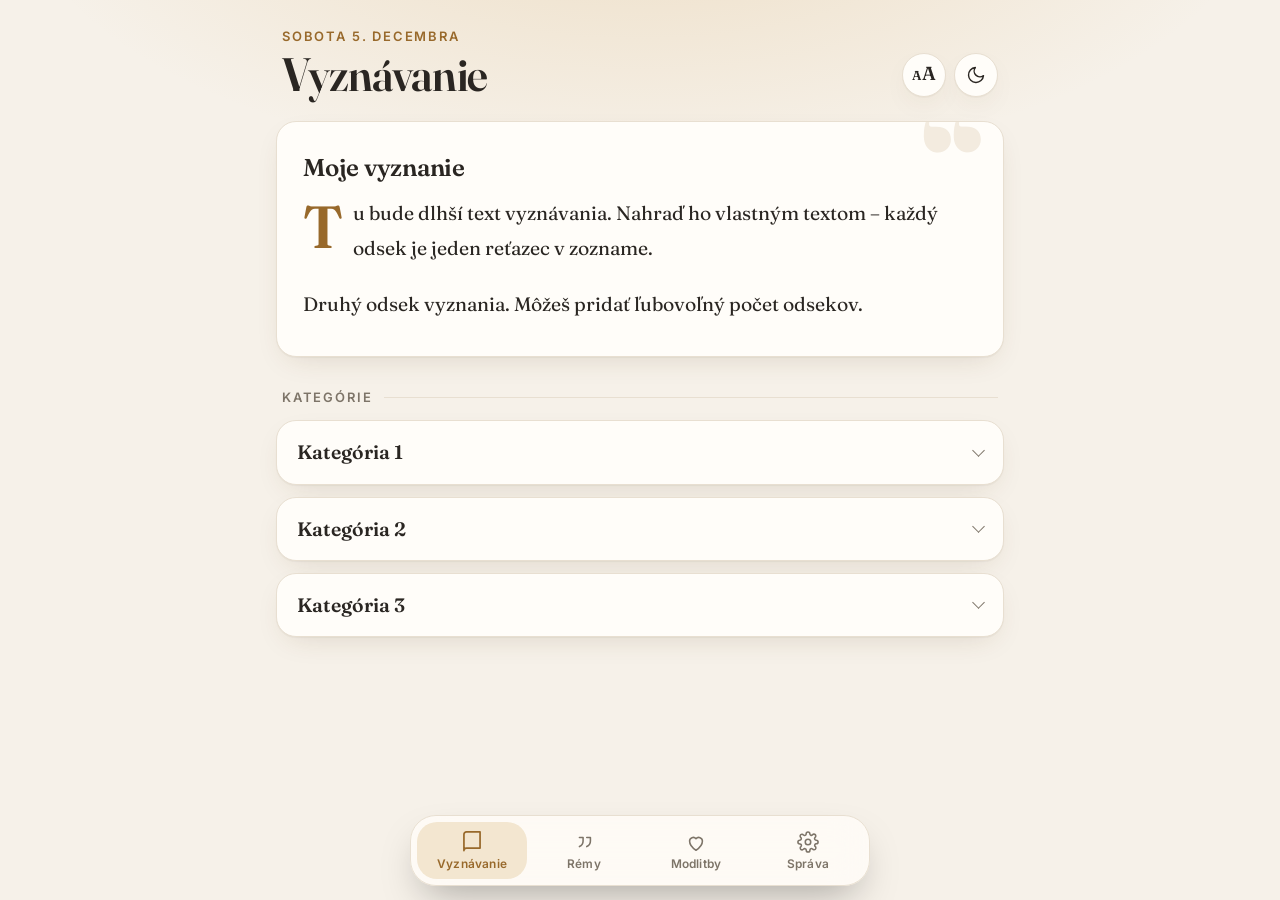
==== modlitby/index.html @ 3fc461cf "Redesign: serif typography, warm paper / midnight-gold themes, floating tab bar, animated accordions" ====
<!DOCTYPE html>
<html lang="sk">
<head>
<meta charset="utf-8">
<meta name="viewport" content="width=device-width, initial-scale=1, viewport-fit=cover">
<meta name="theme-color" content="#f6f1e9">
<title>Modlitby</title>
<script>
  // nastav tému skôr, než sa vykreslí stránka (bez bliknutia)
  try {
    var t = localStorage.getItem('modlitby-tema');
    if (!t) t = matchMedia('(prefers-color-scheme: dark)').matches ? 'dark' : 'light';
    document.documentElement.dataset.theme = t;
  } catch (e) { document.documentElement.dataset.theme = 'light'; }
</script>
<link rel="preconnect" href="https://fonts.googleapis.com">
<link rel="preconnect" href="https://fonts.gstatic.com" crossorigin>
<link href="https://fonts.googleapis.com/css2?family=Fraunces:opsz,wght@9..144,400;9..144,600;9..144,700&family=Inter:wght@400;500;600&display=swap" rel="stylesheet">
<link rel="stylesheet" href="style.css">
</head>
<body>
<header class="top">
  <div class="top-text">
    <div class="eyebrow" id="eyebrow"></div>
    <h1 id="title">Vyznávanie</h1>
  </div>
  <div class="top-actions">
    <button id="sizeBtn" class="icon-btn" aria-label="Veľkosť písma" title="Veľkosť písma"><span class="aa"><small>A</small>A</span></button>
    <button id="themeBtn" class="icon-btn" aria-label="Prepnúť deň / noc" title="Deň / noc">
      <svg class="i-moon" viewBox="0 0 24 24" aria-hidden="true"><path d="M21 12.8A9 9 0 1 1 11.2 3a7 7 0 0 0 9.8 9.8z"/></svg>
      <svg class="i-sun" viewBox="0 0 24 24" aria-hidden="true"><circle cx="12" cy="12" r="4.2"/><path d="M12 2v2.5M12 19.5V22M2 12h2.5M19.5 12H22M4.9 4.9l1.8 1.8M17.3 17.3l1.8 1.8M4.9 19.1l1.8-1.8M17.3 6.7l1.8-1.8"/></svg>
    </button>
  </div>
</header>

<main>
  <section id="V" class="view" hidden></section>
  <section id="R" class="view" hidden></section>
  <section id="M" class="view" hidden></section>
  <section id="A" class="view" hidden></section>
</main>

<nav class="tabs" role="tablist">
  <button role="tab" data-tab="V"><svg viewBox="0 0 24 24"><path d="M4 5.5A2.5 2.5 0 0 1 6.5 3H20v16H6.5A2.5 2.5 0 0 0 4 21.5zM4 21.5A2.5 2.5 0 0 1 6.5 19H20"/></svg><span>Vyznávanie</span></button>
  <button role="tab" data-tab="R"><svg viewBox="0 0 24 24"><path d="M7 7h4v4c0 3-1.5 5-4 6M15 7h4v4c0 3-1.5 5-4 6"/></svg><span>Rémy</span></button>
  <button role="tab" data-tab="M"><svg viewBox="0 0 24 24"><path d="M12 21s-7-4.4-7-10a4 4 0 0 1 7-2.6A4 4 0 0 1 19 11c0 5.6-7 10-7 10z"/></svg><span>Modlitby</span></button>
  <button role="tab" data-tab="A"><svg viewBox="0 0 24 24"><circle cx="12" cy="12" r="3"/><path d="M19.4 15a1.7 1.7 0 0 0 .3 1.8l.1.1a2 2 0 1 1-2.800 2.800l-.1-.1a1.700 1.700 0 0 0-1.800-.3 1.700 1.700 0 0 0-1 1.500V21a2 2 0 1 1-4 0v-.1a1.700 1.700 0 0 0-1.100-1.500 1.700 1.700 0 0 0-1.800.3l-.1.1a2 2 0 1 1-2.800-2.800l.1-.1a1.700 1.700 0 0 0 .3-1.800 1.700 1.700 0 0 0-1.500-1H3a2 2 0 1 1 0-4h.1a1.700 1.700 0 0 0 1.500-1.100 1.700 1.700 0 0 0-.3-1.800l-.1-.1a2 2 0 1 1 2.800-2.800l.1.100a1.700 1.700 0 0 0 1.800.3H9a1.700 1.700 0 0 0 1-1.500V3a2 2 0 1 1 4 0v.1a1.700 1.700 0 0 0 1 1.500 1.700 1.700 0 0 0 1.800-.3l.1-.1a2 2 0 1 1 2.800 2.800l-.1.100a1.700 1.700 0 0 0-.3 1.800V9a1.700 1.700 0 0 0 1.500 1H21a2 2 0 1 1 0 4h-.1a1.700 1.700 0 0 0-1.500 1z"/></svg><span>Správa</span></button>
</nav>

<script src="data.js"></script>
<script src="app.js"></script>
</body>
</html>
---- modlitby/style.css ----
/* ===== Modlitby – dizajn ===== */
:root {
  --bg: #f6f1e9; --bg2: #efe7d9; --card: #fffdf9; --text: #2a2622; --muted: #7d7468;
  --line: #e8dfd1; --accent: #98692b; --accent-soft: #f3e6d0; --accent-ink: #fff;
  --chip: #f3ece1; --glow: rgba(214,170,100,.28);
  --shadow: 0 1px 1px rgba(60,40,10,.04), 0 10px 30px -12px rgba(90,60,20,.18);
  --radius: 20px; --fs: 17px;
  --serif: "Fraunces", "Iowan Old Style", Georgia, serif;
  --sans: "Inter", -apple-system, BlinkMacSystemFont, "Segoe UI", Roboto, sans-serif;
}
:root[data-theme="dark"] {
  --bg: #0d1017; --bg2: #121723; --card: #151a25; --text: #ece8df; --muted: #8f95a3;
  --line: #232a39; --accent: #e3b56c; --accent-soft: #2a2417; --accent-ink: #1a1408;
  --chip: #1c2231; --glow: rgba(120,140,220,.16);
  --shadow: 0 1px 0 rgba(255,255,255,.03) inset, 0 14px 34px -14px rgba(0,0,0,.6);
}
* { box-sizing: border-box; -webkit-tap-highlight-color: transparent; }
html { color-scheme: light; font-size: var(--fs); }
:root[data-theme="dark"] { color-scheme: dark; }
body {
  margin: 0; color: var(--text); font: 1rem/1.65 var(--sans);
  background: var(--bg) radial-gradient(900px 420px at 50% -120px, var(--glow), transparent 70%) no-repeat;
  background-attachment: fixed; min-height: 100vh; transition: background-color .35s, color .35s;
  -webkit-font-smoothing: antialiased;
}
::selection { background: var(--accent-soft); }

/* hlavička */
.top {
  max-width: 760px; margin: 0 auto; display: flex; align-items: flex-end; justify-content: space-between; gap: 12px;
  padding: calc(26px + env(safe-area-inset-top)) 22px 14px;
}
.eyebrow { font-size: .72rem; font-weight: 600; letter-spacing: .14em; text-transform: uppercase; color: var(--accent); }
.top h1 { margin: 2px 0 0; font: 600 2.1rem/1.1 var(--serif); letter-spacing: -.02em; font-variation-settings: "opsz" 96; }
.top-actions { display: flex; gap: 8px; padding-bottom: 4px; }
.icon-btn {
  width: 44px; height: 44px; border-radius: 50%; border: 1px solid var(--line); background: var(--card);
  color: var(--text); display: grid; place-items: center; cursor: pointer; box-shadow: var(--shadow);
  transition: transform .15s, border-color .2s;
}
.icon-btn:active { transform: scale(.92); }
.icon-btn:hover { border-color: var(--accent); }
.icon-btn svg { width: 20px; height: 20px; fill: none; stroke: currentColor; stroke-width: 1.7; stroke-linecap: round; stroke-linejoin: round; }
.aa { font: 600 1.05rem/1 var(--serif); display: flex; align-items: baseline; }
.aa small { font-size: .72rem; }
.i-sun { display: none; }
:root[data-theme="dark"] .i-sun { display: block; }
:root[data-theme="dark"] .i-moon { display: none; }

main { max-width: 760px; margin: 0 auto; padding: 6px 16px calc(120px + env(safe-area-inset-bottom)); }
.view[hidden] { display: none; }
.view { animation: rise .45s cubic-bezier(.2,.7,.2,1); }
@keyframes rise { from { opacity: 0; transform: translateY(14px); } }
.view > * { animation: rise .5s cubic-bezier(.2,.7,.2,1) backwards; }
.view > *:nth-child(2) { animation-delay: .04s } .view > *:nth-child(3) { animation-delay: .08s }
.view > *:nth-child(4) { animation-delay: .12s } .view > *:nth-child(5) { animation-delay: .16s }
.view > *:nth-child(n+6) { animation-delay: .2s }

/* karty */
.card { background: var(--card); border: 1px solid var(--line); border-radius: var(--radius); box-shadow: var(--shadow); margin-bottom: 12px; }
.lead { padding: 30px 26px 14px; position: relative; overflow: hidden; }
.lead::before {
  content: "“"; position: absolute; right: 18px; top: -26px; font: 700 9rem/1 var(--serif);
  color: var(--accent); opacity: .12; pointer-events: none;
}
.lead h2 { margin: 0 0 14px; font: 600 1.35rem/1.25 var(--serif); letter-spacing: -.01em; }
.lead p { margin: 0 0 1.05em; font: 400 1.08rem/1.8 var(--serif); font-variation-settings: "opsz" 18; }
.lead p:first-of-type::first-letter {
  float: left; font: 600 3.3rem/.85 var(--serif); padding: 6px 10px 0 0; color: var(--accent);
}
.section-label {
  display: flex; align-items: center; gap: 12px; margin: 30px 6px 12px; font-size: .72rem; font-weight: 600;
  letter-spacing: .14em; text-transform: uppercase; color: var(--muted);
}
.section-label::after { content: ""; flex: 1; height: 1px; background: var(--line); }

/* rozbaľovanie */
details.acc > summary {
  list-style: none; cursor: pointer; display: flex; align-items: center; gap: 12px; padding: 18px 20px;
  font-weight: 600; user-select: none; transition: color .2s;
}
details.acc > summary::-webkit-details-marker { display: none; }
.s-main { display: flex; flex-direction: column; min-width: 0; flex: 1; }
.s-title { font: 600 1.08rem/1.35 var(--serif); }
.s-prev { font-weight: 400; font-size: .86rem; color: var(--muted); white-space: nowrap; overflow: hidden; text-overflow: ellipsis; }
details.acc > summary .sub {
  font-weight: 500; font-size: .75rem; color: var(--muted); background: var(--chip); border-radius: 999px; padding: 2px 10px;
}
details.acc > summary::after {
  content: ""; width: 8px; height: 8px; flex: none; border-right: 1.8px solid var(--muted); border-bottom: 1.8px solid var(--muted);
  transform: translateY(-2px) rotate(45deg); transition: transform .3s cubic-bezier(.2,.7,.2,1), border-color .2s;
}
details.acc[open] > summary::after { transform: translateY(2px) rotate(-135deg); border-color: var(--accent); }
details.acc[open] { border-color: color-mix(in srgb, var(--accent) 35%, var(--line)); }
details.acc[open] > summary .s-title, details.acc[open] > summary { color: var(--accent); }
.body { padding: 0 20px 20px; overflow: hidden; }
.body p { margin: 0 0 .8em; font: 400 1.02rem/1.75 var(--serif); }

/* chips (M) */
.chips { display: flex; flex-wrap: wrap; gap: 10px; }
.chip {
  font: 500 .95rem/1 var(--sans); color: var(--text); background: var(--chip); border: 1px solid var(--line);
  border-radius: 999px; padding: 11px 17px; cursor: pointer; transition: all .2s cubic-bezier(.2,.7,.2,1);
}
.chip:active { transform: scale(.94); }
.chip.on { background: var(--accent); border-color: var(--accent); color: var(--accent-ink); box-shadow: 0 6px 16px -6px var(--accent); }
.chip.on::before { content: "✓ "; }
.hint { color: var(--muted); font-size: .8rem; margin: 0 6px 12px; }

/* verše (R) */
.tr {
  position: relative; padding: 14px 16px 14px 20px; border-radius: 14px; background: var(--chip); margin-top: 10px;
  font: 400 1.05rem/1.75 var(--serif);
}
.tr::before { content: ""; position: absolute; left: 0; top: 14px; bottom: 14px; width: 3px; border-radius: 3px; background: var(--accent); }
.tr b { display: block; font: 600 .68rem/1 var(--sans); letter-spacing: .14em; text-transform: uppercase; color: var(--accent); margin-bottom: 6px; }
.tr i { color: var(--muted); }
.orig { font: 600 1.3rem var(--serif); margin-right: 6px; }
.ref { font-family: var(--serif); font-weight: 600; }
.empty { text-align: center; color: var(--muted); padding: 48px 20px; font-family: var(--serif); font-style: italic; }

/* spodná lišta */
.tabs {
  position: fixed; left: 50%; bottom: calc(14px + env(safe-area-inset-bottom)); transform: translateX(-50%); z-index: 10;
  display: flex; gap: 2px; padding: 6px; width: min(calc(100% - 24px), 460px);
  background: color-mix(in srgb, var(--card) 80%, transparent); backdrop-filter: blur(18px) saturate(1.4);
  -webkit-backdrop-filter: blur(18px) saturate(1.4); border: 1px solid var(--line); border-radius: 26px;
  box-shadow: 0 18px 40px -14px rgba(0,0,0,.35);
}
.tabs button {
  flex: 1; border: 0; background: none; color: var(--muted); cursor: pointer; display: flex; flex-direction: column;
  align-items: center; gap: 3px; padding: 9px 2px 8px; border-radius: 20px; font: 600 .66rem var(--sans); letter-spacing: .02em;
  transition: color .25s, background .25s;
}
.tabs svg { width: 22px; height: 22px; fill: none; stroke: currentColor; stroke-width: 1.7; stroke-linecap: round; stroke-linejoin: round; transition: transform .3s cubic-bezier(.2,.7,.2,1); }
.tabs button[aria-selected="true"] { color: var(--accent); background: var(--accent-soft); }
.tabs button[aria-selected="true"] svg { transform: translateY(-1px) scale(1.1); }

/* ===== Správa ===== */
.adm-bar { display: flex; flex-wrap: wrap; gap: 8px; margin-bottom: 12px; }
.btn {
  display: inline-block; border: 1px solid var(--line); background: var(--card); color: var(--text); border-radius: 12px;
  padding: 10px 15px; font: 600 .85rem var(--sans); cursor: pointer; text-decoration: none; transition: transform .12s, border-color .2s;
}
.btn:hover { border-color: var(--accent); } .btn:active { transform: scale(.96); }
.btn.primary { background: var(--accent); color: var(--accent-ink); border-color: transparent; }
.btn.danger { color: #d0446f; }
.btn.small { padding: 7px 12px; font-size: .78rem; }
.fld { display: block; margin: 0 0 12px; }
.fld > span { display: block; font-size: .68rem; font-weight: 600; letter-spacing: .12em; text-transform: uppercase; color: var(--muted); margin-bottom: 5px; }
.fld input, .fld textarea, .fld select {
  width: 100%; font: 400 .95rem var(--sans); color: var(--text); background: var(--chip); border: 1px solid var(--line);
  border-radius: 12px; padding: 11px 13px; resize: vertical; transition: border-color .2s, box-shadow .2s;
}
.fld input:focus, .fld textarea:focus, .fld select:focus { outline: none; border-color: var(--accent); box-shadow: 0 0 0 3px var(--accent-soft); }
.row-actions { display: flex; flex-wrap: wrap; gap: 8px; margin-top: 4px; }
.tr-edit { background: var(--chip); border-radius: 14px; padding: 14px; margin-bottom: 10px; }
.tr-edit .fld input, .tr-edit .fld textarea { background: var(--card); }
.note { color: var(--muted); font-size: .85rem; margin: 0 6px 14px; }
.body .section-label { margin: 18px 0 10px; }

@media (min-width: 700px) {
  :root { --fs: 18px; }
  .top h1 { font-size: 2.6rem; }
}
@media (prefers-reduced-motion: reduce) { * { animation: none !important; transition: none !important; } }
details.acc[open] .s-prev { display: none; }
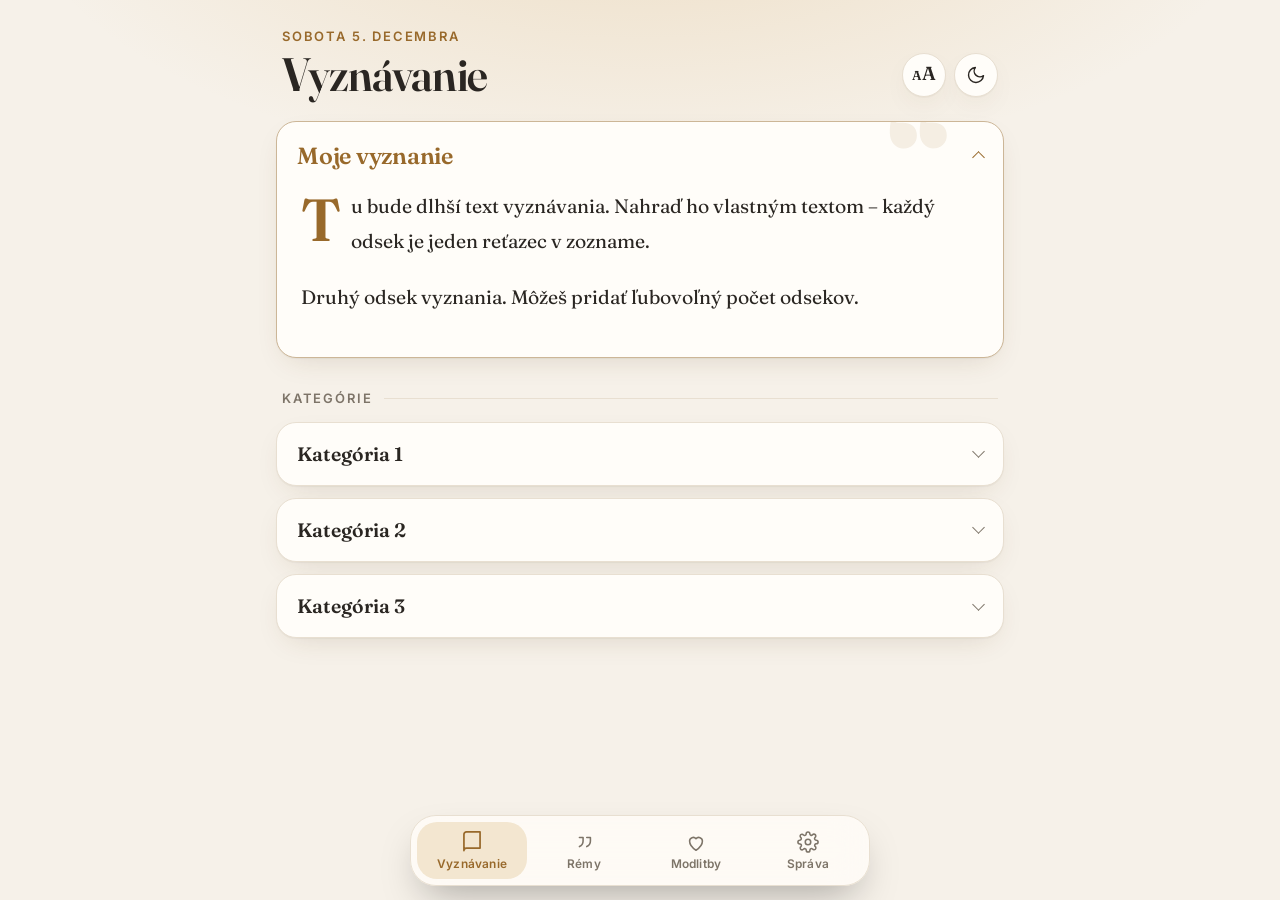
==== commit 09933967: "PWA: manifest, icons, offline service worker, push notification handlers Co-Authored-By: Claude Sonn" ====
--- a/modlitby/index.html
+++ b/modlitby/index.html
@@ -16,6 +16,13 @@
 <link rel="preconnect" href="https://fonts.googleapis.com">
 <link rel="preconnect" href="https://fonts.gstatic.com" crossorigin>
 <link href="https://fonts.googleapis.com/css2?family=Fraunces:opsz,wght@9..144,400;9..144,600;9..144,700&family=Inter:wght@400;500;600&display=swap" rel="stylesheet">
+<link rel="manifest" href="manifest.webmanifest">
+<link rel="icon" href="icons/icon-192.png">
+<link rel="apple-touch-icon" href="icons/apple-touch-icon.png">
+<meta name="apple-mobile-web-app-capable" content="yes">
+<meta name="mobile-web-app-capable" content="yes">
+<meta name="apple-mobile-web-app-title" content="Modlitby">
+<meta name="apple-mobile-web-app-status-bar-style" content="black-translucent">
 <link rel="stylesheet" href="style.css">
 </head>
 <body>
@@ -40,6 +47,9 @@
   <section id="A" class="view" hidden></section>
 </main>
 
+<button id="fab" class="fab" aria-label="Pridať" hidden><svg viewBox="0 0 24 24"><path d="M12 5v14M5 12h14"/></svg></button>
+<div id="sheet" class="sheet" hidden><div class="sheet-bg"></div><form class="sheet-box" id="sheetForm"></form></div>
+
 <nav class="tabs" role="tablist">
   <button role="tab" data-tab="V"><svg viewBox="0 0 24 24"><path d="M4 5.5A2.5 2.5 0 0 1 6.5 3H20v16H6.5A2.5 2.5 0 0 0 4 21.5zM4 21.5A2.5 2.5 0 0 1 6.5 19H20"/></svg><span>Vyznávanie</span></button>
   <button role="tab" data-tab="R"><svg viewBox="0 0 24 24"><path d="M7 7h4v4c0 3-1.5 5-4 6M15 7h4v4c0 3-1.5 5-4 6"/></svg><span>Rémy</span></button>
@@ -49,5 +59,6 @@
 
 <script src="data.js"></script>
 <script src="app.js"></script>
+<script>if ("serviceWorker" in navigator) addEventListener("load", function () { navigator.serviceWorker.register("sw.js").catch(function () {}); });</script>
 </body>
 </html>
--- a/modlitby/style.css
+++ b/modlitby/style.css
@@ -58,16 +58,15 @@
 
 /* karty */
 .card { background: var(--card); border: 1px solid var(--line); border-radius: var(--radius); box-shadow: var(--shadow); margin-bottom: 12px; }
-.lead { padding: 30px 26px 14px; position: relative; overflow: hidden; }
+.lead { position: relative; overflow: hidden; }
 .lead::before {
-  content: "“"; position: absolute; right: 18px; top: -26px; font: 700 9rem/1 var(--serif);
-  color: var(--accent); opacity: .12; pointer-events: none;
-}
-.lead h2 { margin: 0 0 14px; font: 600 1.35rem/1.25 var(--serif); letter-spacing: -.01em; }
+  content: "“"; position: absolute; right: 52px; top: -30px; font: 700 9rem/1 var(--serif);
+  color: var(--accent); opacity: .1; pointer-events: none;
+}
+.lead > summary { padding-top: 22px; padding-bottom: 22px; }
+.lead > summary .s-title { font-size: 1.3rem; letter-spacing: -.01em; }
+.lead > .body { padding: 0 24px 22px; }
 .lead p { margin: 0 0 1.05em; font: 400 1.08rem/1.8 var(--serif); font-variation-settings: "opsz" 18; }
-.lead p:first-of-type::first-letter {
-  float: left; font: 600 3.3rem/.85 var(--serif); padding: 6px 10px 0 0; color: var(--accent);
-}
 .section-label {
   display: flex; align-items: center; gap: 12px; margin: 30px 6px 12px; font-size: .72rem; font-weight: 600;
   letter-spacing: .14em; text-transform: uppercase; color: var(--muted);
@@ -165,3 +164,106 @@
 }
 @media (prefers-reduced-motion: reduce) { * { animation: none !important; transition: none !important; } }
 details.acc[open] .s-prev { display: none; }
+
+/* tlačidlo + a vyskakovacie okno */
+.fab {
+  position: fixed; right: max(18px, calc(50% - 380px + 18px)); bottom: calc(104px + env(safe-area-inset-bottom)); z-index: 9;
+  width: 58px; height: 58px; border-radius: 50%; border: 0; cursor: pointer; background: var(--accent); color: var(--accent-ink);
+  display: grid; place-items: center; box-shadow: 0 14px 28px -8px var(--accent); transition: transform .2s cubic-bezier(.2,.7,.2,1);
+}
+.fab[hidden] { display: none; }
+.fab:hover { transform: rotate(90deg) scale(1.05); } .fab:active { transform: scale(.9); }
+.fab svg { width: 26px; height: 26px; fill: none; stroke: currentColor; stroke-width: 2.2; stroke-linecap: round; }
+.sheet { position: fixed; inset: 0; z-index: 20; display: flex; align-items: flex-end; justify-content: center; }
+.sheet[hidden] { display: none; }
+.sheet-bg { position: absolute; inset: 0; background: rgba(10,8,5,.45); backdrop-filter: blur(3px); animation: fade .25s; }
+.sheet-box {
+  position: relative; width: min(100%, 520px); background: var(--card); border-radius: 26px 26px 0 0; padding: 24px 22px calc(24px + env(safe-area-inset-bottom));
+  box-shadow: 0 -20px 50px -20px rgba(0,0,0,.4); animation: slideup .35s cubic-bezier(.2,.7,.2,1);
+}
+.sheet-box h3 { margin: 0 0 16px; font: 600 1.3rem var(--serif); }
+@keyframes fade { from { opacity: 0; } }
+@keyframes slideup { from { transform: translateY(40px); opacity: 0; } }
+@media (min-width: 700px) { .sheet { align-items: center; } .sheet-box { border-radius: 26px; } }
+[data-edit] { -webkit-touch-callout: none; }
+details.acc > summary, .chip { -webkit-user-select: none; user-select: none; }
+.sheet-box { max-height: 88vh; overflow-y: auto; }
+.credit { color: var(--muted); font-size: .72rem; text-align: center; margin: 22px 10px 0; }
+
+/* Modlitby – zoznam slov, každé na celý riadok */
+.m-bar { display: flex; align-items: center; justify-content: space-between; gap: 12px; margin: 0 4px 12px; }
+.m-bar .hint { margin: 0; flex: 1; }
+.wlist { display: flex; flex-direction: column; }
+.wrow {
+  display: flex; align-items: center; gap: 14px; width: 100%; padding: 15px 4px; border-top: 1px solid var(--line);
+  font: 500 1.02rem/1.35 var(--sans); cursor: pointer; transition: color .2s;
+}
+.wlist .wrow:first-child { border-top: 0; }
+.wmark {
+  flex: none; width: 24px; height: 24px; border-radius: 50%; border: 1.8px solid var(--line); display: grid; place-items: center;
+  transition: all .2s cubic-bezier(.2,.7,.2,1);
+}
+.wrow.on .wmark { background: var(--accent); border-color: var(--accent); }
+.wrow.on .wmark::after { content: "✓"; color: var(--accent-ink); font-size: .8rem; font-weight: 700; }
+.wrow.on .wtxt { color: var(--muted); text-decoration: line-through; text-decoration-color: color-mix(in srgb, var(--muted) 50%, transparent); }
+.wtxt { flex: 1; min-width: 0; overflow-wrap: anywhere; }
+.wadd {
+  width: 100%; margin-top: 8px; padding: 13px; border: 1.5px dashed var(--line); border-radius: 14px; background: none; color: var(--accent);
+  font: 600 .92rem var(--sans); cursor: pointer; transition: border-color .2s, background .2s;
+}
+.wadd:hover { border-color: var(--accent); background: var(--accent-soft); }
+.rcard { padding: 6px 18px 10px; }
+.rhead { display: flex; align-items: center; justify-content: space-between; padding: 12px 0 6px; font: 600 1.1rem var(--serif); color: var(--accent); }
+.rcard .wrow { cursor: default; }
+.mvb { display: flex; gap: 6px; }
+.mvb button {
+  width: 36px; height: 34px; border: 1px solid var(--line); border-radius: 10px; background: var(--chip); color: var(--text);
+  font-size: .8rem; cursor: pointer;
+}
+.mvb button:disabled { opacity: .3; cursor: default; }
+.mvb button:not(:disabled):active { transform: scale(.9); }
+
+/* posúvanie (zoradenie) */
+.rlist { display: flex; flex-direction: column; }
+.rcard { display: flex; align-items: center; gap: 10px; padding: 10px 12px; margin-bottom: 10px; touch-action: manipulation; }
+.rname { flex: 1; min-width: 0; font: 600 1.05rem var(--serif); }
+.rcard .sub { font-size: .75rem; color: var(--muted); background: var(--chip); border-radius: 999px; padding: 2px 10px; }
+.grip { flex: none; cursor: grab; touch-action: none; user-select: none; -webkit-user-select: none; font-size: 1.35rem; line-height: 1; color: var(--muted); padding: 8px 6px; }
+.drag { position: relative; z-index: 5; transition: none !important; box-shadow: 0 18px 40px -12px rgba(0,0,0,.45); border-color: var(--accent); opacity: .97; }
+.elist { display: flex; flex-direction: column; gap: 8px; margin-bottom: 8px; }
+.erow { display: flex; align-items: center; gap: 6px; background: var(--chip); border: 1px solid var(--line); border-radius: 12px; padding: 4px 6px 4px 2px; }
+.erow input { flex: 1; min-width: 0; border: 0; background: none; color: var(--text); font: 400 .98rem var(--sans); padding: 10px 6px; outline: none; }
+.erow.add { background: none; border-style: dashed; margin-bottom: 14px; padding-left: 12px; }
+.erow .x { flex: none; width: 36px; height: 36px; border: 0; border-radius: 10px; background: none; color: var(--muted); font-size: 1.3rem; cursor: pointer; }
+.erow .x:hover { color: #d0446f; }
+.erow .x.ok { color: var(--accent); }
+
+/* formátovaný text */
+.rich > :first-child { margin-top: 0; }
+.rich > :last-child { margin-bottom: 0; }
+.rich h2 { font: 600 1.35rem/1.25 var(--serif); margin: 1.3em 0 .5em; letter-spacing: -.01em; }
+.rich h3 { font: 600 1.1rem/1.3 var(--serif); margin: 1.2em 0 .4em; color: var(--accent); }
+.rich ul, .rich ol { margin: 0 0 1em; padding-left: 1.4em; font: 400 1.05rem/1.75 var(--serif); }
+.rich li { margin-bottom: .3em; }
+.rich blockquote { margin: 1em 0; padding: .2em 0 .2em 1em; border-left: 3px solid var(--accent); color: var(--muted); font-style: italic; }
+.rich hr { border: 0; height: 1px; background: var(--line); margin: 1.4em 0; }
+.rich p, .rich blockquote { font: inherit; }
+.lead .rich p { margin: 0 0 1.05em; font: 400 1.08rem/1.8 var(--serif); }
+.lead .rich > p:first-child::first-letter { float: left; font: 600 3.3rem/.85 var(--serif); padding: 6px 10px 0 0; color: var(--accent); }
+
+/* editor */
+.rte { border: 1px solid var(--line); border-radius: 14px; background: var(--card); overflow: hidden; }
+.rte:focus-within { border-color: var(--accent); box-shadow: 0 0 0 3px var(--accent-soft); }
+.rte-bar { display: flex; gap: 4px; align-items: center; padding: 6px; overflow-x: auto; background: var(--chip); border-bottom: 1px solid var(--line); scrollbar-width: none; }
+.rte-bar::-webkit-scrollbar { display: none; }
+.rte-bar button { flex: none; min-width: 36px; height: 34px; padding: 0 9px; border: 0; border-radius: 9px; background: none; color: var(--text); font: 600 .82rem var(--sans); cursor: pointer; white-space: nowrap; }
+.rte-bar button:hover { background: var(--accent-soft); color: var(--accent); }
+.rte-bar button:active { transform: scale(.94); }
+.rte-bar .sep { flex: none; width: 1px; height: 20px; background: var(--line); margin: 0 3px; }
+.rte-area { min-height: 220px; max-height: 55vh; overflow-y: auto; padding: 14px; outline: none; font: 400 1.02rem/1.75 var(--serif); }
+.rte-area p { margin: 0 0 .9em; }
+.rte-area h2 { font: 600 1.3rem/1.25 var(--serif); margin: 1em 0 .4em; }
+.rte-area h3 { font: 600 1.1rem/1.3 var(--serif); margin: 1em 0 .4em; color: var(--accent); }
+.rte-area ul, .rte-area ol { padding-left: 1.4em; margin: 0 0 .9em; }
+.rte-area blockquote { margin: .8em 0; padding-left: 1em; border-left: 3px solid var(--accent); color: var(--muted); font-style: italic; }
+.rte-area hr { border: 0; height: 1px; background: var(--line); margin: 1.2em 0; }
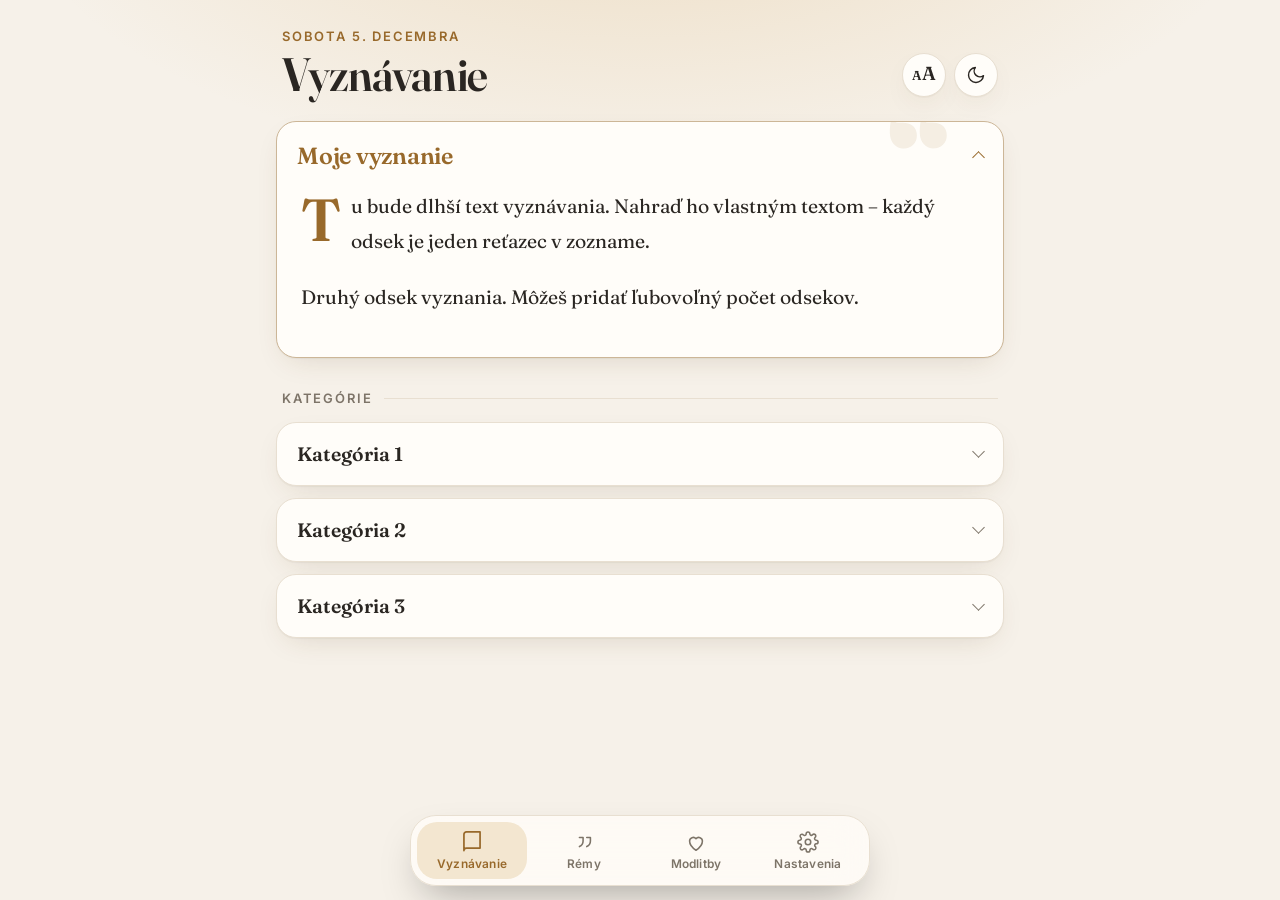
==== commit 344c661c: "Nastavenia: rename from Správa; Save/Cancel bar with draft editing and unsaved-changes prompts Co-Au" ====
--- a/modlitby/index.html
+++ b/modlitby/index.html
@@ -11,6 +11,7 @@
     var t = localStorage.getItem('modlitby-tema');
     if (!t) t = matchMedia('(prefers-color-scheme: dark)').matches ? 'dark' : 'light';
     document.documentElement.dataset.theme = t;
+    document.querySelector('meta[name=theme-color]').content = t === 'dark' ? '#0d1017' : '#f6f1e9';
   } catch (e) { document.documentElement.dataset.theme = 'light'; }
 </script>
 <link rel="preconnect" href="https://fonts.googleapis.com">
@@ -50,11 +51,13 @@
 <button id="fab" class="fab" aria-label="Pridať" hidden><svg viewBox="0 0 24 24"><path d="M12 5v14M5 12h14"/></svg></button>
 <div id="sheet" class="sheet" hidden><div class="sheet-bg"></div><form class="sheet-box" id="sheetForm"></form></div>
 
+<div id="saveBar" class="savebar" hidden><span class="sb-info"><i></i><span id="sbInfo">Bez zmien</span></span><button type="button" class="btn" id="sbCancel">Zrušiť</button><button type="button" class="btn primary" id="sbSave">Uložiť</button></div>
+
 <nav class="tabs" role="tablist">
   <button role="tab" data-tab="V"><svg viewBox="0 0 24 24"><path d="M4 5.5A2.5 2.5 0 0 1 6.5 3H20v16H6.5A2.5 2.5 0 0 0 4 21.5zM4 21.5A2.5 2.5 0 0 1 6.5 19H20"/></svg><span>Vyznávanie</span></button>
   <button role="tab" data-tab="R"><svg viewBox="0 0 24 24"><path d="M7 7h4v4c0 3-1.5 5-4 6M15 7h4v4c0 3-1.5 5-4 6"/></svg><span>Rémy</span></button>
   <button role="tab" data-tab="M"><svg viewBox="0 0 24 24"><path d="M12 21s-7-4.4-7-10a4 4 0 0 1 7-2.6A4 4 0 0 1 19 11c0 5.6-7 10-7 10z"/></svg><span>Modlitby</span></button>
-  <button role="tab" data-tab="A"><svg viewBox="0 0 24 24"><circle cx="12" cy="12" r="3"/><path d="M19.4 15a1.7 1.7 0 0 0 .3 1.8l.1.1a2 2 0 1 1-2.800 2.800l-.1-.1a1.700 1.700 0 0 0-1.800-.3 1.700 1.700 0 0 0-1 1.500V21a2 2 0 1 1-4 0v-.1a1.700 1.700 0 0 0-1.100-1.500 1.700 1.700 0 0 0-1.800.3l-.1.1a2 2 0 1 1-2.800-2.800l.1-.1a1.700 1.700 0 0 0 .3-1.800 1.700 1.700 0 0 0-1.500-1H3a2 2 0 1 1 0-4h.1a1.700 1.700 0 0 0 1.500-1.100 1.700 1.700 0 0 0-.3-1.800l-.1-.1a2 2 0 1 1 2.800-2.800l.1.100a1.700 1.700 0 0 0 1.800.3H9a1.700 1.700 0 0 0 1-1.500V3a2 2 0 1 1 4 0v.1a1.700 1.700 0 0 0 1 1.500 1.700 1.700 0 0 0 1.800-.3l.1-.1a2 2 0 1 1 2.800 2.800l-.1.100a1.700 1.700 0 0 0-.3 1.800V9a1.700 1.700 0 0 0 1.500 1H21a2 2 0 1 1 0 4h-.1a1.700 1.700 0 0 0-1.500 1z"/></svg><span>Správa</span></button>
+  <button role="tab" data-tab="A"><svg viewBox="0 0 24 24"><circle cx="12" cy="12" r="3"/><path d="M19.4 15a1.7 1.7 0 0 0 .3 1.8l.1.1a2 2 0 1 1-2.800 2.800l-.1-.1a1.700 1.700 0 0 0-1.800-.3 1.700 1.700 0 0 0-1 1.500V21a2 2 0 1 1-4 0v-.1a1.700 1.700 0 0 0-1.100-1.500 1.700 1.700 0 0 0-1.800.3l-.1.1a2 2 0 1 1-2.800-2.800l.1-.1a1.700 1.700 0 0 0 .3-1.800 1.700 1.700 0 0 0-1.500-1H3a2 2 0 1 1 0-4h.1a1.700 1.700 0 0 0 1.500-1.100 1.700 1.700 0 0 0-.3-1.800l-.1-.1a2 2 0 1 1 2.800-2.800l.1.100a1.700 1.700 0 0 0 1.800.3H9a1.700 1.700 0 0 0 1-1.500V3a2 2 0 1 1 4 0v.1a1.700 1.700 0 0 0 1 1.500 1.700 1.700 0 0 0 1.800-.3l.1-.1a2 2 0 1 1 2.800 2.800l-.1.100a1.700 1.700 0 0 0-.3 1.800V9a1.700 1.700 0 0 0 1.500 1H21a2 2 0 1 1 0 4h-.1a1.700 1.700 0 0 0-1.500 1z"/></svg><span>Nastavenia</span></button>
 </nav>
 
 <script src="data.js"></script>
--- a/modlitby/style.css
+++ b/modlitby/style.css
@@ -267,3 +267,57 @@
 .rte-area ul, .rte-area ol { padding-left: 1.4em; margin: 0 0 .9em; }
 .rte-area blockquote { margin: .8em 0; padding-left: 1em; border-left: 3px solid var(--accent); color: var(--muted); font-style: italic; }
 .rte-area hr { border: 0; height: 1px; background: var(--line); margin: 1.2em 0; }
+
+/* pripomienky */
+.rem-top { display: flex; align-items: center; justify-content: space-between; margin-bottom: 10px; }
+.rem-top input[type=time] { font: 600 1.6rem var(--serif); color: var(--text); background: var(--card); border: 1px solid var(--line); border-radius: 12px; padding: 6px 12px; }
+.rem-top .x { width: 36px; height: 36px; border: 0; border-radius: 10px; background: none; color: var(--muted); font-size: 1.4rem; cursor: pointer; }
+.days { display: grid; grid-template-columns: repeat(7, 1fr); gap: 6px; }
+.days button { height: 38px; padding: 0; border: 1px solid var(--line); border-radius: 10px; background: var(--card); color: var(--muted); font: 600 .8rem var(--sans); cursor: pointer; }
+.days button.on { background: var(--accent); border-color: var(--accent); color: var(--accent-ink); }
+
+/* Správa – zoznam nastavení */
+.sgroup-label { margin: 22px 8px 8px; font-size: .72rem; font-weight: 600; letter-spacing: .14em; text-transform: uppercase; color: var(--muted); }
+.sgroup { background: var(--card); border: 1px solid var(--line); border-radius: var(--radius); box-shadow: var(--shadow); overflow: hidden; margin-bottom: 4px; }
+.srow {
+  display: flex; align-items: center; gap: 14px; width: 100%; padding: 13px 16px; border: 0; border-top: 1px solid var(--line);
+  background: none; color: var(--text); text-align: left; font: inherit; cursor: pointer; transition: background .15s;
+}
+.sgroup .srow:first-child { border-top: 0; }
+.srow:hover, .srow:active { background: var(--chip); }
+.sico { flex: none; width: 38px; height: 38px; border-radius: 11px; background: var(--c); display: grid; place-items: center; box-shadow: inset 0 -2px 0 rgba(0,0,0,.12); }
+.sico svg { width: 21px; height: 21px; fill: none; stroke: #fff; stroke-width: 1.8; stroke-linecap: round; stroke-linejoin: round; }
+.stxt { flex: 1; min-width: 0; display: flex; flex-direction: column; line-height: 1.3; }
+.stxt b { font: 600 1rem var(--sans); }
+.stxt small { color: var(--muted); font-size: .8rem; white-space: nowrap; overflow: hidden; text-overflow: ellipsis; }
+.srow.danger b { color: #d0446f; }
+.chev { flex: none; width: 8px; height: 8px; border-right: 1.8px solid var(--muted); border-top: 1.8px solid var(--muted); transform: rotate(45deg); margin-right: 4px; opacity: .7; }
+.spage-head { display: flex; flex-direction: column; gap: 4px; margin: 4px 0 16px; }
+.spage-head .back { align-self: flex-start; display: flex; align-items: center; gap: 2px; border: 0; background: none; color: var(--accent); font: 600 .95rem var(--sans); padding: 6px 8px 6px 0; cursor: pointer; }
+.spage-head .back svg { width: 20px; height: 20px; fill: none; stroke: currentColor; stroke-width: 2.2; stroke-linecap: round; stroke-linejoin: round; }
+.spage-head h2 { margin: 0; font: 600 1.5rem/1.2 var(--serif); letter-spacing: -.01em; }
+.card.pad { padding: 18px; }
+.about h3 { font: 600 1.05rem var(--serif); margin: 18px 0 8px; }
+.about ul { margin: 0; padding-left: 1.2em; } .about li { margin-bottom: 6px; font-size: .92rem; }
+.about p { margin: 0 0 10px; }
+
+/* lišta Uložiť / Zrušiť */
+.savebar {
+  position: fixed; left: 50%; transform: translateX(-50%); bottom: calc(92px + env(safe-area-inset-bottom)); z-index: 11;
+  width: min(calc(100% - 24px), 460px); display: flex; align-items: center; gap: 8px; padding: 10px 10px 10px 16px;
+  background: var(--card); border: 1px solid var(--line); border-radius: 18px; box-shadow: 0 18px 40px -14px rgba(0,0,0,.4);
+  animation: sbin .3s cubic-bezier(.2,.7,.2,1);
+}
+.savebar[hidden] { display: none; }
+.sb-info { flex: 1; display: flex; align-items: center; gap: 8px; font: 500 .85rem var(--sans); color: var(--muted); }
+.sb-info i { width: 8px; height: 8px; border-radius: 50%; background: var(--line); }
+.savebar.dirty .sb-info { color: var(--text); }
+.savebar.dirty .sb-info i { background: var(--accent); box-shadow: 0 0 0 3px var(--accent-soft); }
+body.has-savebar main { padding-bottom: calc(190px + env(safe-area-inset-bottom)); }
+.toast {
+  position: fixed; left: 50%; bottom: calc(110px + env(safe-area-inset-bottom)); transform: translateX(-50%); z-index: 30;
+  background: var(--text); color: var(--bg); padding: 10px 18px; border-radius: 999px; font: 600 .88rem var(--sans);
+  box-shadow: 0 10px 30px -8px rgba(0,0,0,.4); animation: sbin .25s; transition: opacity .4s;
+}
+.toast.out { opacity: 0; }
+@keyframes sbin { from { opacity: 0; transform: translateX(-50%) translateY(24px); } }
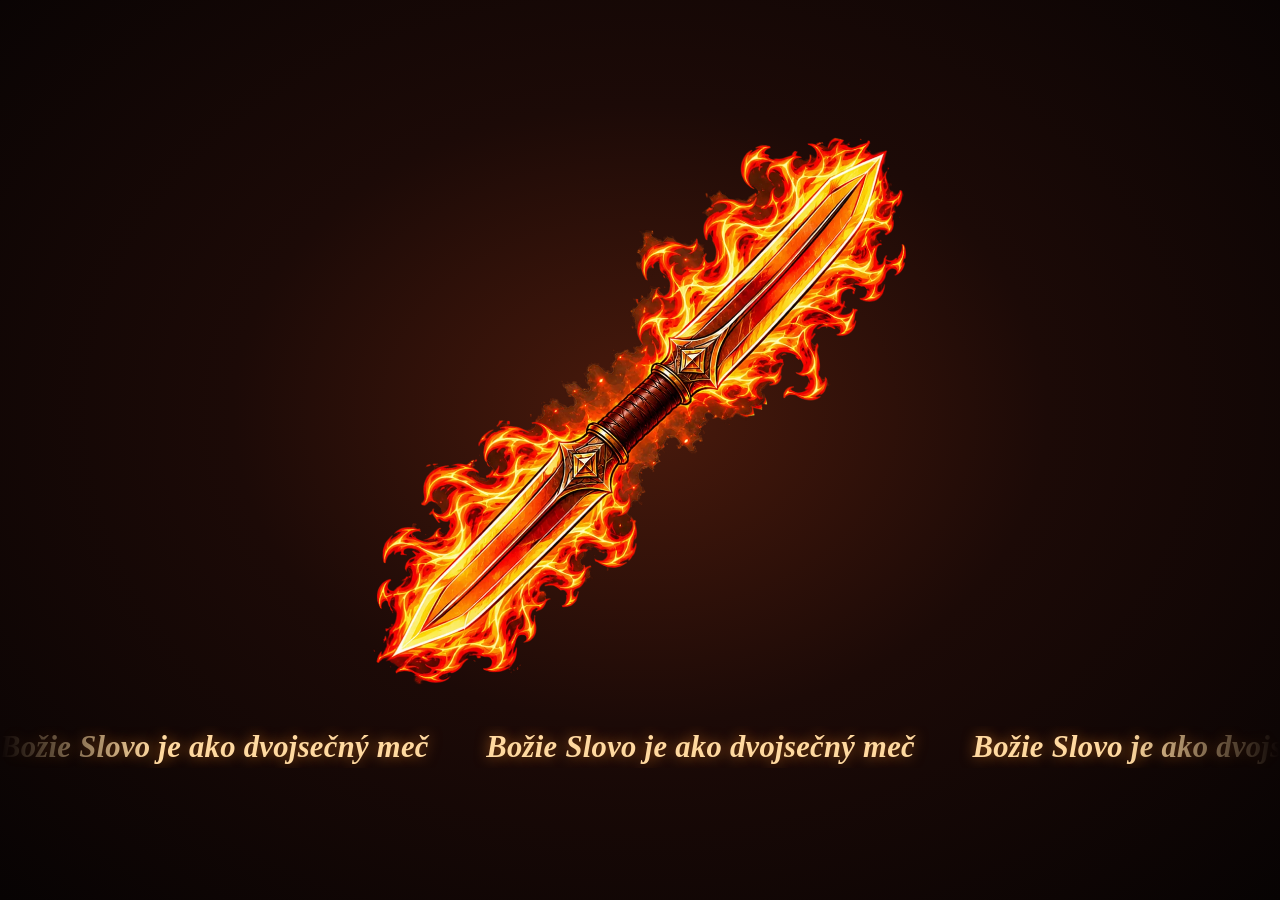
==== commit c5e03d6d: "Splash screen: full-screen sword with running text, adapts to any resolution; native splash backgrou" ====
--- a/modlitby/index.html
+++ b/modlitby/index.html
@@ -24,9 +24,25 @@
 <meta name="mobile-web-app-capable" content="yes">
 <meta name="apple-mobile-web-app-title" content="Modlitby">
 <meta name="apple-mobile-web-app-status-bar-style" content="black-translucent">
+<style id="splash-css">
+  #splash { position: fixed; inset: 0; z-index: 1000; display: flex; flex-direction: column; align-items: center; justify-content: center;
+    gap: 4vh; padding: env(safe-area-inset-top) env(safe-area-inset-right) env(safe-area-inset-bottom) env(safe-area-inset-left);
+    background: radial-gradient(ellipse at 50% 46%, #4a1a0c 0%, #1c0a07 45%, #070303 100%); transition: opacity .6s ease, visibility .6s; cursor: pointer; }
+  #splash.out { opacity: 0; visibility: hidden; }
+  #splash .sword { width: min(92vw, 62vh); height: min(92vw, 62vh); object-fit: contain; animation: swIn 1s cubic-bezier(.2,.7,.2,1) both, swGlow 2.4s ease-in-out 1s infinite alternate; }
+  @keyframes swIn { from { opacity: 0; transform: scale(.86) rotate(-3deg); } }
+  @keyframes swGlow { from { filter: drop-shadow(0 0 14px rgba(255,120,30,.35)); } to { filter: drop-shadow(0 0 34px rgba(255,160,50,.75)); } }
+  #splash .run { width: 100%; overflow: hidden; white-space: nowrap; -webkit-mask-image: linear-gradient(90deg, transparent, #000 12%, #000 88%, transparent); mask-image: linear-gradient(90deg, transparent, #000 12%, #000 88%, transparent); }
+  #splash .run div { display: inline-flex; animation: runTxt 11s linear infinite; }
+  #splash .run span { padding-right: 3.2rem; font: italic 600 clamp(1.05rem, 4.6vw, 1.7rem)/1.4 "Fraunces", Georgia, serif; color: #ffd9a0; text-shadow: 0 0 14px rgba(255,140,40,.6); letter-spacing: .01em; }
+  @keyframes runTxt { to { transform: translateX(-50%); } }
+  @media (prefers-reduced-motion: reduce) { #splash .sword, #splash .run div { animation: none; } }
+</style>
 <link rel="stylesheet" href="style.css">
 </head>
 <body>
+<div id="splash" aria-label="Modlitby"><img class="sword" src="icons/splash.webp" alt="">
+  <div class="run" aria-hidden="true"><div><span>Božie Slovo je ako dvojsečný meč</span><span>Božie Slovo je ako dvojsečný meč</span><span>Božie Slovo je ako dvojsečný meč</span><span>Božie Slovo je ako dvojsečný meč</span><span>Božie Slovo je ako dvojsečný meč</span><span>Božie Slovo je ako dvojsečný meč</span></div></div></div>
 <header class="top">
   <div class="top-text">
     <div class="eyebrow" id="eyebrow"></div>
@@ -62,6 +78,17 @@
 
 <script src="data.js"></script>
 <script src="app.js"></script>
+<script>
+(function () {
+  var sp = document.getElementById('splash'), meta = document.querySelector('meta[name=theme-color]'), keep = meta && meta.content, t0 = Date.now(), done = false;
+  if (meta) meta.content = '#070303';                      // stavový riadok splynie s úvodnou obrazovkou
+  function hide() { if (done) return; done = true; sp.classList.add('out'); if (meta) meta.content = (document.documentElement.dataset.theme === 'dark') ? '#0d1017' : '#f6f1e9'; setTimeout(function () { sp.remove(); var c = document.getElementById('splash-css'); if (c) c.remove(); }, 700); }
+  function ready() { setTimeout(hide, Math.max(0, 2600 - (Date.now() - t0))); }
+  if (document.readyState === 'complete') ready(); else addEventListener('load', ready);
+  setTimeout(hide, 6000);                                  // poistka, keby sa niečo načítavalo príliš dlho
+  sp.addEventListener('click', hide);
+})();
+</script>
 <script>if ("serviceWorker" in navigator) addEventListener("load", function () { navigator.serviceWorker.register("sw.js").catch(function () {}); });</script>
 </body>
 </html>
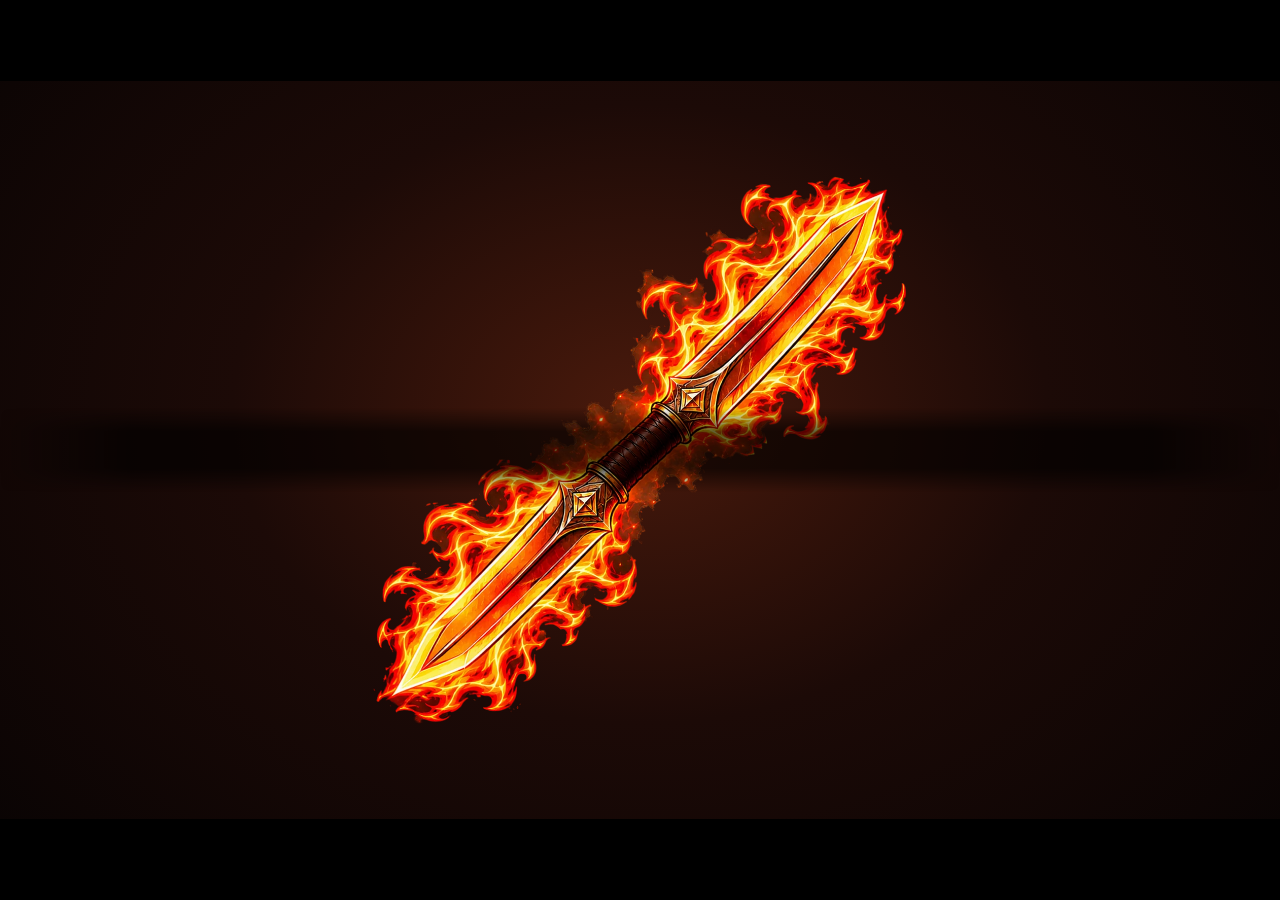
==== commit 4233a676: "Splash: cinematic letterbox, running text through the screen center Co-Authored-By: Claude Sonnet 5." ====
--- a/modlitby/index.html
+++ b/modlitby/index.html
@@ -25,18 +25,27 @@
 <meta name="apple-mobile-web-app-title" content="Modlitby">
 <meta name="apple-mobile-web-app-status-bar-style" content="black-translucent">
 <style id="splash-css">
-  #splash { position: fixed; inset: 0; z-index: 1000; display: flex; flex-direction: column; align-items: center; justify-content: center;
-    gap: 4vh; padding: env(safe-area-inset-top) env(safe-area-inset-right) env(safe-area-inset-bottom) env(safe-area-inset-left);
+  #splash { position: fixed; inset: 0; z-index: 1000; display: flex; align-items: center; justify-content: center; padding: env(safe-area-inset-top) env(safe-area-inset-right) env(safe-area-inset-bottom) env(safe-area-inset-left);
     background: radial-gradient(ellipse at 50% 46%, #4a1a0c 0%, #1c0a07 45%, #070303 100%); transition: opacity .6s ease, visibility .6s; cursor: pointer; }
   #splash.out { opacity: 0; visibility: hidden; }
   #splash .sword { width: min(92vw, 62vh); height: min(92vw, 62vh); object-fit: contain; animation: swIn 1s cubic-bezier(.2,.7,.2,1) both, swGlow 2.4s ease-in-out 1s infinite alternate; }
   @keyframes swIn { from { opacity: 0; transform: scale(.86) rotate(-3deg); } }
   @keyframes swGlow { from { filter: drop-shadow(0 0 14px rgba(255,120,30,.35)); } to { filter: drop-shadow(0 0 34px rgba(255,160,50,.75)); } }
-  #splash .run { width: 100%; overflow: hidden; white-space: nowrap; -webkit-mask-image: linear-gradient(90deg, transparent, #000 12%, #000 88%, transparent); mask-image: linear-gradient(90deg, transparent, #000 12%, #000 88%, transparent); }
-  #splash .run div { display: inline-flex; animation: runTxt 11s linear infinite; }
-  #splash .run span { padding-right: 3.2rem; font: italic 600 clamp(1.05rem, 4.6vw, 1.7rem)/1.4 "Fraunces", Georgia, serif; color: #ffd9a0; text-shadow: 0 0 14px rgba(255,140,40,.6); letter-spacing: .01em; }
+  #splash .run { position: absolute; left: 0; right: 0; top: 50%; transform: translateY(-50%); padding: .8em 0; overflow: hidden; white-space: nowrap;
+    background: linear-gradient(180deg, transparent 0%, rgba(0,0,0,.62) 28%, rgba(0,0,0,.62) 72%, transparent 100%);
+    -webkit-mask-image: linear-gradient(90deg, transparent, #000 10%, #000 90%, transparent); mask-image: linear-gradient(90deg, transparent, #000 10%, #000 90%, transparent);
+    animation: runIn 1.6s ease .5s both; }
+  #splash .run div { display: inline-flex; animation: runTxt 15s linear infinite; }
+  #splash .run div::before { content: ""; flex: none; width: 100vw; }
+  #splash .run span { padding-right: 4.5rem; font: 600 clamp(1.1rem, 5.4vw, 2rem)/1.3 "Fraunces", Georgia, serif; letter-spacing: .22em; text-transform: uppercase; color: #ffe2b0;
+    text-shadow: 0 0 18px rgba(255,150,50,.7), 0 2px 10px rgba(0,0,0,.9); }
   @keyframes runTxt { to { transform: translateX(-50%); } }
-  @media (prefers-reduced-motion: reduce) { #splash .sword, #splash .run div { animation: none; } }
+  @keyframes runIn { from { opacity: 0; letter-spacing: .5em; } }
+  #splash::before, #splash::after { content: ""; position: absolute; left: 0; right: 0; height: 9vh; background: #000; z-index: 2; animation: bar 1.1s cubic-bezier(.2,.7,.2,1) both; }
+  #splash::before { top: 0; } #splash::after { bottom: 0; --d: 1; }
+  @keyframes bar { from { transform: scaleY(0); } }
+  #splash::before { transform-origin: top; } #splash::after { transform-origin: bottom; }
+  @media (prefers-reduced-motion: reduce) { #splash .sword, #splash .run div, #splash .run, #splash::before, #splash::after { animation: none; } }
 </style>
 <link rel="stylesheet" href="style.css">
 </head>
@@ -83,9 +92,9 @@
   var sp = document.getElementById('splash'), meta = document.querySelector('meta[name=theme-color]'), keep = meta && meta.content, t0 = Date.now(), done = false;
   if (meta) meta.content = '#070303';                      // stavový riadok splynie s úvodnou obrazovkou
   function hide() { if (done) return; done = true; sp.classList.add('out'); if (meta) meta.content = (document.documentElement.dataset.theme === 'dark') ? '#0d1017' : '#f6f1e9'; setTimeout(function () { sp.remove(); var c = document.getElementById('splash-css'); if (c) c.remove(); }, 700); }
-  function ready() { setTimeout(hide, Math.max(0, 2600 - (Date.now() - t0))); }
+  function ready() { setTimeout(hide, Math.max(0, 3800 - (Date.now() - t0))); }
   if (document.readyState === 'complete') ready(); else addEventListener('load', ready);
-  setTimeout(hide, 6000);                                  // poistka, keby sa niečo načítavalo príliš dlho
+  setTimeout(hide, 7000);                                  // poistka, keby sa niečo načítavalo príliš dlho
   sp.addEventListener('click', hide);
 })();
 </script>
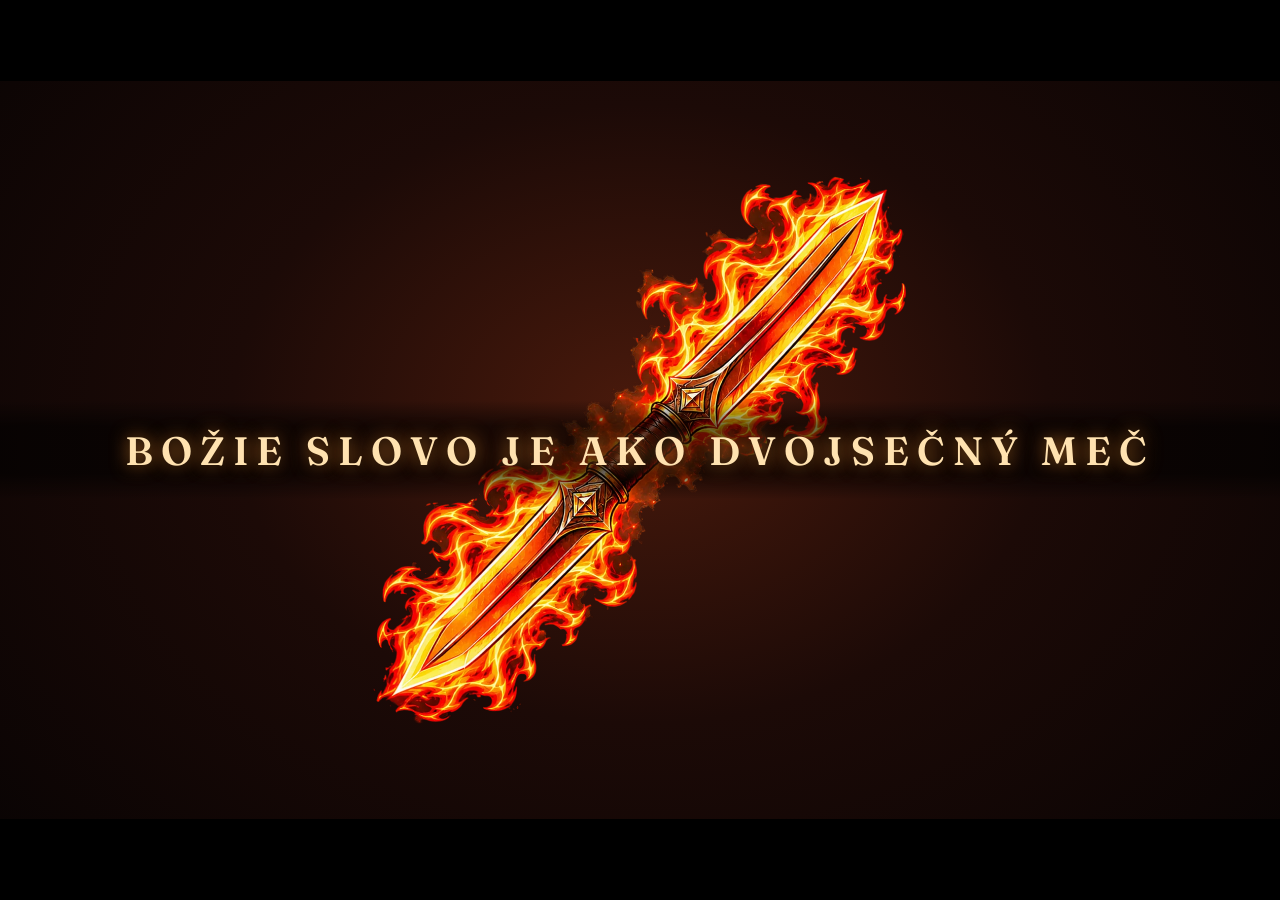
==== commit 16925231: "Splash: text fades in, whole screen fades out Co-Authored-By: Claude Sonnet 5.5 <noreply@anthropic.c" ====
--- a/modlitby/index.html
+++ b/modlitby/index.html
@@ -26,32 +26,27 @@
 <meta name="apple-mobile-web-app-status-bar-style" content="black-translucent">
 <style id="splash-css">
   #splash { position: fixed; inset: 0; z-index: 1000; display: flex; align-items: center; justify-content: center; padding: env(safe-area-inset-top) env(safe-area-inset-right) env(safe-area-inset-bottom) env(safe-area-inset-left);
-    background: radial-gradient(ellipse at 50% 46%, #4a1a0c 0%, #1c0a07 45%, #070303 100%); transition: opacity .6s ease, visibility .6s; cursor: pointer; }
+    background: radial-gradient(ellipse at 50% 46%, #4a1a0c 0%, #1c0a07 45%, #070303 100%); transition: opacity 1.2s ease, visibility 1.2s; cursor: pointer; }
   #splash.out { opacity: 0; visibility: hidden; }
   #splash .sword { width: min(92vw, 62vh); height: min(92vw, 62vh); object-fit: contain; animation: swIn 1s cubic-bezier(.2,.7,.2,1) both, swGlow 2.4s ease-in-out 1s infinite alternate; }
   @keyframes swIn { from { opacity: 0; transform: scale(.86) rotate(-3deg); } }
   @keyframes swGlow { from { filter: drop-shadow(0 0 14px rgba(255,120,30,.35)); } to { filter: drop-shadow(0 0 34px rgba(255,160,50,.75)); } }
-  #splash .run { position: absolute; left: 0; right: 0; top: 50%; transform: translateY(-50%); padding: .8em 0; overflow: hidden; white-space: nowrap;
-    background: linear-gradient(180deg, transparent 0%, rgba(0,0,0,.62) 28%, rgba(0,0,0,.62) 72%, transparent 100%);
-    -webkit-mask-image: linear-gradient(90deg, transparent, #000 10%, #000 90%, transparent); mask-image: linear-gradient(90deg, transparent, #000 10%, #000 90%, transparent);
-    animation: runIn 1.6s ease .5s both; }
-  #splash .run div { display: inline-flex; animation: runTxt 15s linear infinite; }
-  #splash .run div::before { content: ""; flex: none; width: 100vw; }
-  #splash .run span { padding-right: 4.5rem; font: 600 clamp(1.1rem, 5.4vw, 2rem)/1.3 "Fraunces", Georgia, serif; letter-spacing: .22em; text-transform: uppercase; color: #ffe2b0;
+  #splash .run { position: absolute; left: 0; right: 0; top: 50%; transform: translateY(-50%); padding: 1.1em 9vw; text-align: center; z-index: 1;
+    background: linear-gradient(180deg, transparent 0%, rgba(0,0,0,.6) 26%, rgba(0,0,0,.6) 74%, transparent 100%); animation: textIn 1.8s ease .9s both; }
+  #splash .run span { display: block; text-wrap: balance; font: 600 clamp(1.15rem, 6vw, 2.2rem)/1.5 "Fraunces", Georgia, serif; letter-spacing: .2em; text-transform: uppercase; color: #ffe2b0;
     text-shadow: 0 0 18px rgba(255,150,50,.7), 0 2px 10px rgba(0,0,0,.9); }
-  @keyframes runTxt { to { transform: translateX(-50%); } }
-  @keyframes runIn { from { opacity: 0; letter-spacing: .5em; } }
+  @keyframes textIn { from { opacity: 0; } }
   #splash::before, #splash::after { content: ""; position: absolute; left: 0; right: 0; height: 9vh; background: #000; z-index: 2; animation: bar 1.1s cubic-bezier(.2,.7,.2,1) both; }
   #splash::before { top: 0; } #splash::after { bottom: 0; --d: 1; }
   @keyframes bar { from { transform: scaleY(0); } }
   #splash::before { transform-origin: top; } #splash::after { transform-origin: bottom; }
-  @media (prefers-reduced-motion: reduce) { #splash .sword, #splash .run div, #splash .run, #splash::before, #splash::after { animation: none; } }
+  @media (prefers-reduced-motion: reduce) { #splash .sword, #splash .run, #splash::before, #splash::after { animation: none; } }
 </style>
 <link rel="stylesheet" href="style.css">
 </head>
 <body>
 <div id="splash" aria-label="Modlitby"><img class="sword" src="icons/splash.webp" alt="">
-  <div class="run" aria-hidden="true"><div><span>Božie Slovo je ako dvojsečný meč</span><span>Božie Slovo je ako dvojsečný meč</span><span>Božie Slovo je ako dvojsečný meč</span><span>Božie Slovo je ako dvojsečný meč</span><span>Božie Slovo je ako dvojsečný meč</span><span>Božie Slovo je ako dvojsečný meč</span></div></div></div>
+  <div class="run"><span>Božie Slovo je ako dvojsečný meč</span></div></div>
 <header class="top">
   <div class="top-text">
     <div class="eyebrow" id="eyebrow"></div>
@@ -91,7 +86,7 @@
 (function () {
   var sp = document.getElementById('splash'), meta = document.querySelector('meta[name=theme-color]'), keep = meta && meta.content, t0 = Date.now(), done = false;
   if (meta) meta.content = '#070303';                      // stavový riadok splynie s úvodnou obrazovkou
-  function hide() { if (done) return; done = true; sp.classList.add('out'); if (meta) meta.content = (document.documentElement.dataset.theme === 'dark') ? '#0d1017' : '#f6f1e9'; setTimeout(function () { sp.remove(); var c = document.getElementById('splash-css'); if (c) c.remove(); }, 700); }
+  function hide() { if (done) return; done = true; sp.classList.add('out'); if (meta) meta.content = (document.documentElement.dataset.theme === 'dark') ? '#0d1017' : '#f6f1e9'; setTimeout(function () { sp.remove(); var c = document.getElementById('splash-css'); if (c) c.remove(); }, 1300); }
   function ready() { setTimeout(hide, Math.max(0, 3800 - (Date.now() - t0))); }
   if (document.readyState === 'complete') ready(); else addEventListener('load', ready);
   setTimeout(hide, 7000);                                  // poistka, keby sa niečo načítavalo príliš dlho
